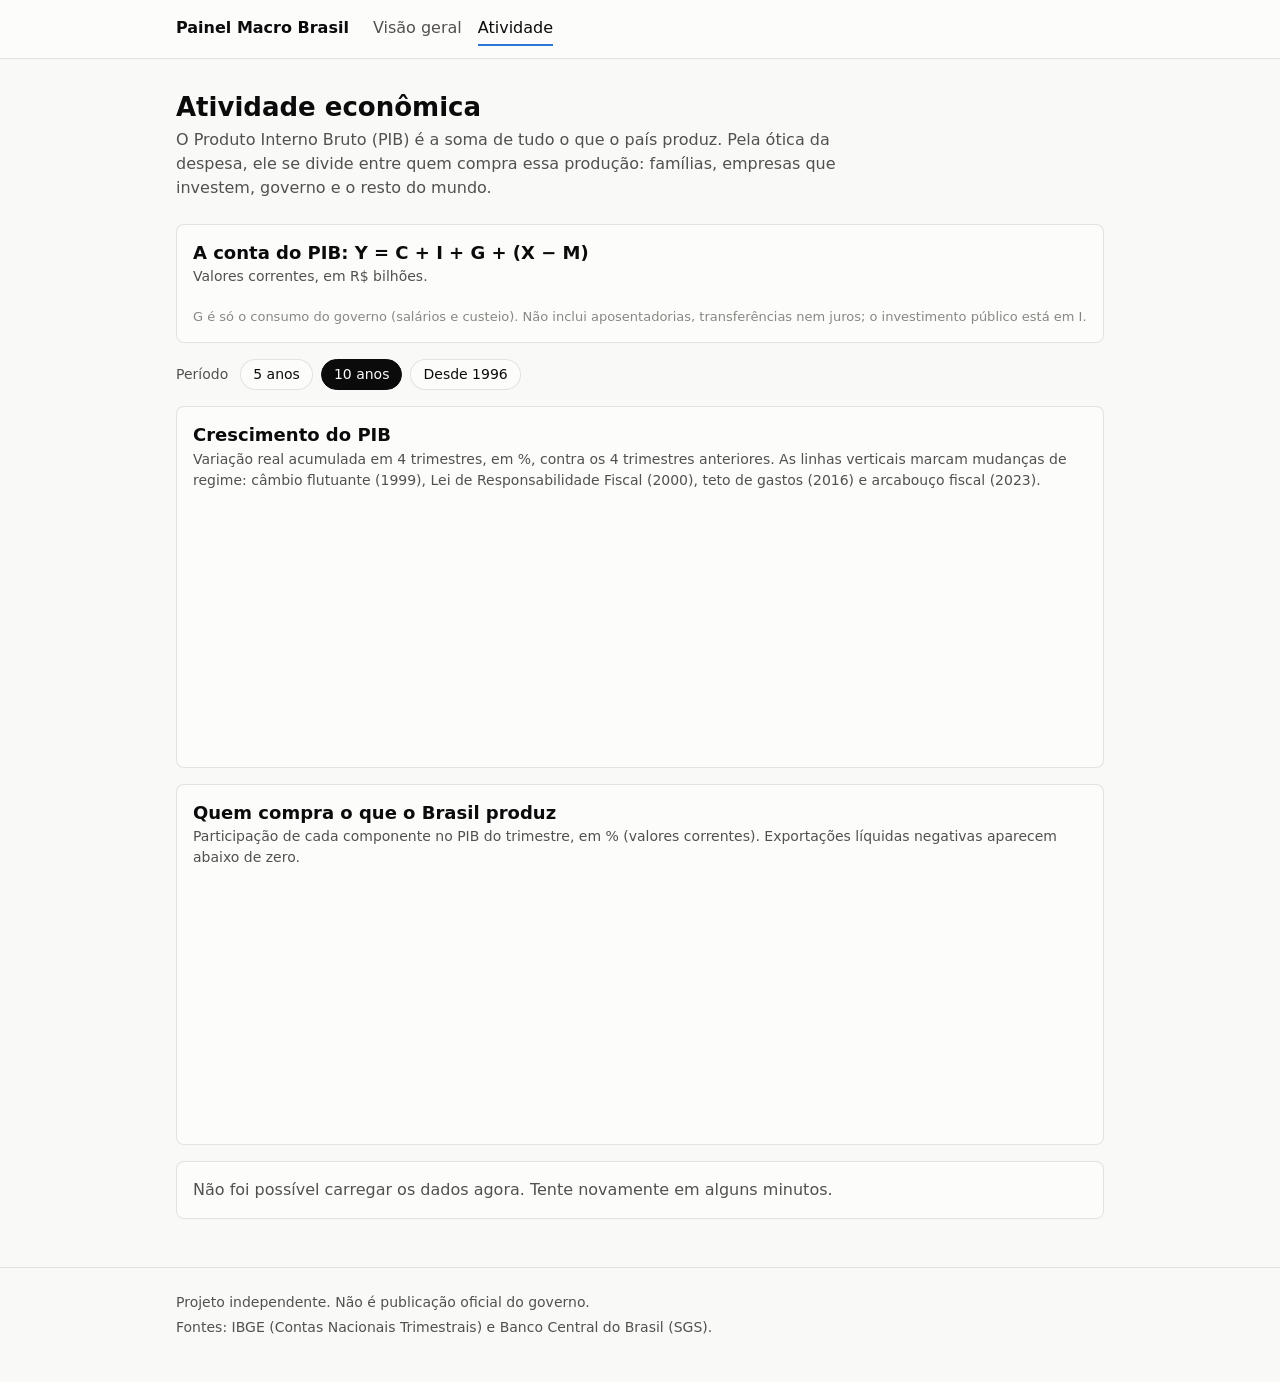
==== site/atividade.html @ 9bcc881c "feat: add static site with SVG charts and activity page" ====
<!doctype html>
<html lang="pt-BR">
<head>
  <meta charset="utf-8">
  <meta name="viewport" content="width=device-width, initial-scale=1">
  <title>Atividade · Painel Macro Brasil</title>
  <meta name="description" content="PIB do Brasil e sua decomposição pela ótica da despesa: consumo das famílias, investimento, governo e exportações líquidas.">
  <link rel="stylesheet" href="css/style.css">
</head>
<body>
  <header class="site-header">
    <div class="wrap">
      <a class="site-name" href="index.html">Painel Macro Brasil</a>
      <nav aria-label="Seções">
        <a href="index.html">Visão geral</a>
        <a href="atividade.html" aria-current="page">Atividade</a>
      </nav>
    </div>
  </header>

  <main class="wrap">
    <h1>Atividade econômica</h1>
    <p class="lead">O Produto Interno Bruto (PIB) é a soma de tudo o que o país produz. Pela ótica da despesa, ele se divide entre quem compra essa produção: famílias, empresas que investem, governo e o resto do mundo.</p>

    <section class="card">
      <h2>A conta do PIB: Y = C + I + G + (X − M)</h2>
      <p class="subtitle" id="identity-subtitle">Valores correntes, em R$ bilhões.</p>
      <div class="identity" id="identity"></div>
      <p class="source">G é só o consumo do governo (salários e custeio). Não inclui aposentadorias, transferências nem juros; o investimento público está em I.</p>
    </section>

    <fieldset class="filters" id="period">
      <legend>Período</legend>
      <label><input type="radio" name="period" value="5"><span>5 anos</span></label>
      <label><input type="radio" name="period" value="10" checked><span>10 anos</span></label>
      <label><input type="radio" name="period" value="0"><span>Desde 1996</span></label>
    </fieldset>

    <section class="card">
      <h2>Crescimento do PIB</h2>
      <p class="subtitle">Variação real acumulada em 4 trimestres, em %, contra os 4 trimestres anteriores. As linhas verticais marcam mudanças de regime: câmbio flutuante (1999), Lei de Responsabilidade Fiscal (2000), teto de gastos (2016) e arcabouço fiscal (2023).</p>
      <div class="chart" id="chart-growth"></div>
      <p class="source" id="source-growth"></p>
    </section>

    <section class="card">
      <h2>Quem compra o que o Brasil produz</h2>
      <p class="subtitle">Participação de cada componente no PIB do trimestre, em % (valores correntes). Exportações líquidas negativas aparecem abaixo de zero.</p>
      <div class="chart" id="chart-shares"></div>
      <p class="source" id="source-shares"></p>
    </section>
  </main>

  <footer class="site-footer">
    <div class="wrap">
      <p>Projeto independente. Não é publicação oficial do governo.</p>
      <p>Fontes: IBGE (Contas Nacionais Trimestrais) e Banco Central do Brasil (SGS). <span id="collected"></span></p>
    </div>
  </footer>
  <script type="module" src="js/pages/atividade.js"></script>
</body>
</html>
---- site/css/style.css ----
:root {
  color-scheme: light;
  --page: #f9f9f7;
  --surface: #fcfcfb;
  --text-1: #0b0b0b;
  --text-2: #52514e;
  --muted: #898781;
  --grid: #e1e0d9;
  --axis: #c3c2b7;
  --border: rgba(11, 11, 11, 0.1);
  --series-1: #2a78d6;
  --series-2: #eb6834;
  --series-3: #1baf7a;
  --series-4: #eda100;
}
@media (prefers-color-scheme: dark) {
  :root {
    color-scheme: dark;
    --page: #0d0d0d;
    --surface: #1a1a19;
    --text-1: #f0efec;
    --text-2: #c3c2b7;
    --muted: #898781;
    --grid: #2c2c2a;
    --axis: #383835;
    --border: rgba(255, 255, 255, 0.1);
    --series-1: #3987e5;
    --series-2: #d95926;
    --series-3: #199e70;
    --series-4: #c98500;
  }
}

* { box-sizing: border-box; }
body {
  margin: 0;
  background: var(--page);
  color: var(--text-1);
  font: 16px/1.5 system-ui, -apple-system, "Segoe UI", sans-serif;
}
a { color: inherit; }
.wrap { max-width: 960px; margin: 0 auto; padding: 0 16px; }

/* ----- cabeçalho e rodapé ----- */
.site-header { border-bottom: 1px solid var(--border); background: var(--surface); }
.site-header .wrap { display: flex; flex-wrap: wrap; align-items: baseline; gap: 4px 24px; padding-top: 12px; padding-bottom: 12px; }
.site-name { font-weight: 600; text-decoration: none; }
.site-header nav { display: flex; flex-wrap: wrap; gap: 4px 16px; }
.site-header nav a { color: var(--text-2); text-decoration: none; padding: 4px 0; border-bottom: 2px solid transparent; }
.site-header nav a:hover { color: var(--text-1); }
.site-header nav a[aria-current="page"] { color: var(--text-1); border-bottom-color: var(--series-1); }
.site-footer { margin-top: 48px; padding: 24px 0 40px; border-top: 1px solid var(--border); color: var(--text-2); font-size: 14px; }
.site-footer p { margin: 0 0 4px; }

/* ----- conteúdo ----- */
main.wrap { padding-top: 32px; }
h1 { font-size: 26px; line-height: 1.25; margin: 0 0 4px; }
.lead { color: var(--text-2); margin: 0 0 24px; max-width: 68ch; }
.card { background: var(--surface); border: 1px solid var(--border); border-radius: 8px; padding: 16px; margin-bottom: 16px; }
.card h2 { font-size: 18px; line-height: 1.3; margin: 0; }
.card .subtitle { color: var(--text-2); font-size: 14px; margin: 2px 0 12px; }
.card .source { color: var(--muted); font-size: 13px; margin: 8px 0 0; }
.error { color: var(--text-2); }

/* ----- seletor de período ----- */
.filters { border: 0; padding: 0; margin: 0 0 16px; display: flex; flex-wrap: wrap; align-items: center; gap: 8px; }
.filters legend { float: left; padding: 0; margin-right: 4px; color: var(--text-2); font-size: 14px; }
.filters label { cursor: pointer; }
.filters input { position: absolute; opacity: 0; }
.filters span { display: inline-block; padding: 4px 12px; border: 1px solid var(--border); border-radius: 999px; font-size: 14px; background: var(--surface); }
.filters input:checked + span { background: var(--text-1); color: var(--surface); border-color: var(--text-1); }
.filters input:focus-visible + span { outline: 2px solid var(--series-1); outline-offset: 2px; }

/* ----- identidade contábil ----- */
.identity { display: flex; flex-wrap: wrap; align-items: flex-start; gap: 8px 10px; }
.identity .term { text-align: center; }
.identity .value { font-size: 20px; font-weight: 600; white-space: nowrap; }
.identity .symbol { display: block; color: var(--text-2); font-size: 13px; }
.identity .op { font-size: 20px; color: var(--muted); }

/* ----- números de destaque ----- */
.tiles { display: grid; grid-template-columns: repeat(auto-fit, minmax(200px, 1fr)); gap: 16px; margin-bottom: 16px; }
.tile { margin: 0; }
.tile .label { color: var(--text-2); font-size: 14px; }
.tile .value { font-size: 28px; font-weight: 600; line-height: 1.2; }
.tile .period { color: var(--muted); font-size: 13px; }

/* ----- gráficos ----- */
.chart { min-height: 240px; }
.chart-empty { color: var(--text-2); }
.plot { position: relative; }
.plot svg { display: block; touch-action: pan-y; outline: none; }
.plot svg:focus-visible { outline: 2px solid var(--series-1); outline-offset: 2px; border-radius: 4px; }
.plot .grid { stroke: var(--grid); stroke-width: 1; }
.plot .baseline { stroke: var(--axis); stroke-width: 1; }
.plot .tick { fill: var(--muted); font-size: 12px; font-variant-numeric: tabular-nums; }
.plot .line { fill: none; stroke-width: 2; stroke-linejoin: round; stroke-linecap: round; }
.plot .ring { stroke: var(--surface); stroke-width: 2; }
.plot .end-label { fill: var(--text-1); font-size: 13px; font-weight: 600; }
.plot .event { stroke: var(--axis); stroke-width: 1; }
.plot .event-label { fill: var(--text-2); font-size: 11px; }
.plot .crosshair { stroke: var(--muted); stroke-width: 1; }
.plot .wash { fill: var(--text-1); opacity: 0.07; }

.legend { list-style: none; display: flex; flex-wrap: wrap; gap: 4px 16px; padding: 0; margin: 0 0 8px; color: var(--text-2); font-size: 14px; }
.legend li, .tooltip-row { display: flex; align-items: center; gap: 6px; }
.key { display: inline-block; flex: none; width: 14px; height: 2px; border-radius: 1px; }
.key-box { width: 10px; height: 10px; border-radius: 2px; }

.tooltip { position: absolute; pointer-events: none; z-index: 1; min-width: 150px; max-width: 260px; padding: 8px 10px; background: var(--surface); border: 1px solid var(--border); border-radius: 6px; box-shadow: 0 2px 8px rgba(0, 0, 0, 0.12); font-size: 13px; }
.tooltip-title { color: var(--text-2); margin-bottom: 4px; }
.tooltip-row strong { font-variant-numeric: tabular-nums; }
.tooltip-row span:last-child { color: var(--text-2); }

.table-view { margin-top: 8px; font-size: 14px; }
.table-view summary { cursor: pointer; color: var(--text-2); }
.table-scroll { max-height: 320px; overflow: auto; margin-top: 8px; }
.table-view table { border-collapse: collapse; width: 100%; font-variant-numeric: tabular-nums; }
.table-view th, .table-view td { padding: 4px 10px; border-bottom: 1px solid var(--grid); text-align: right; white-space: nowrap; }
.table-view th:first-child { text-align: left; font-weight: 400; color: var(--text-2); }
.table-view thead th { position: sticky; top: 0; background: var(--surface); color: var(--text-2); font-weight: 600; white-space: normal; }
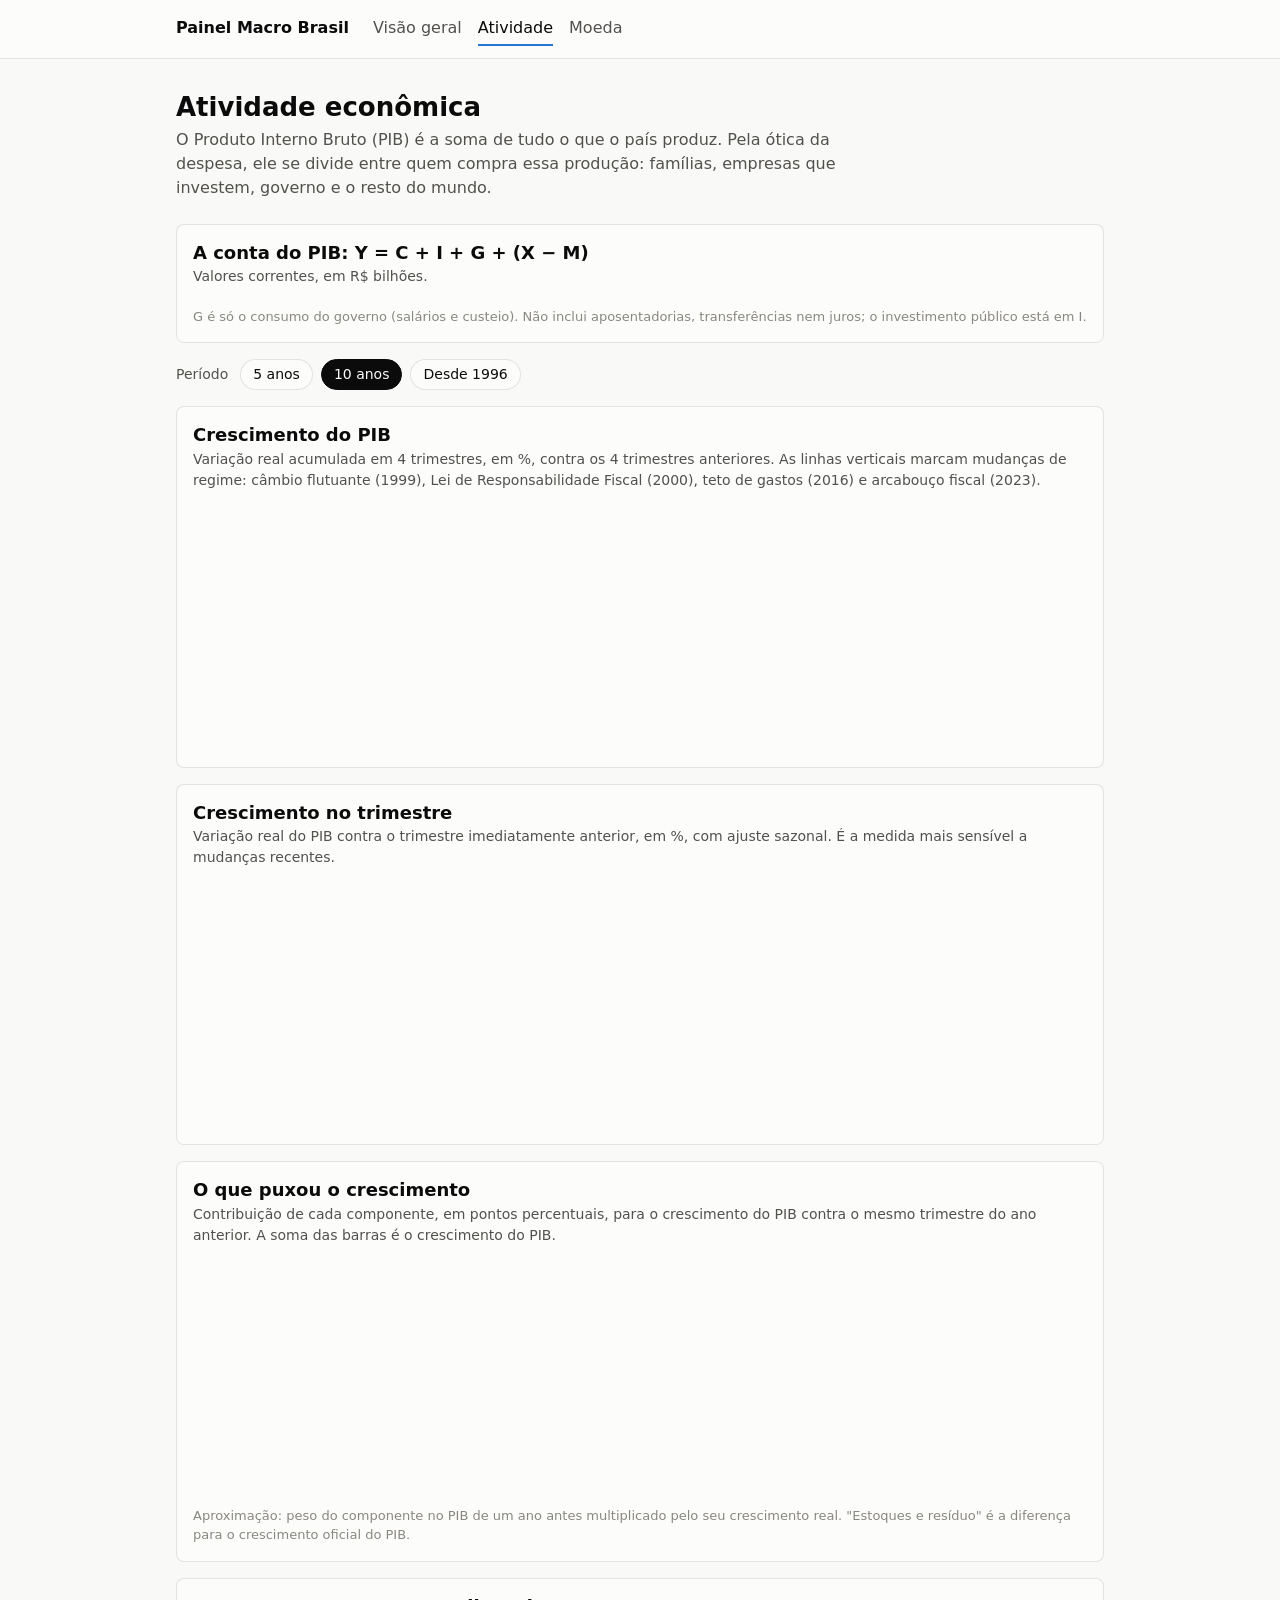
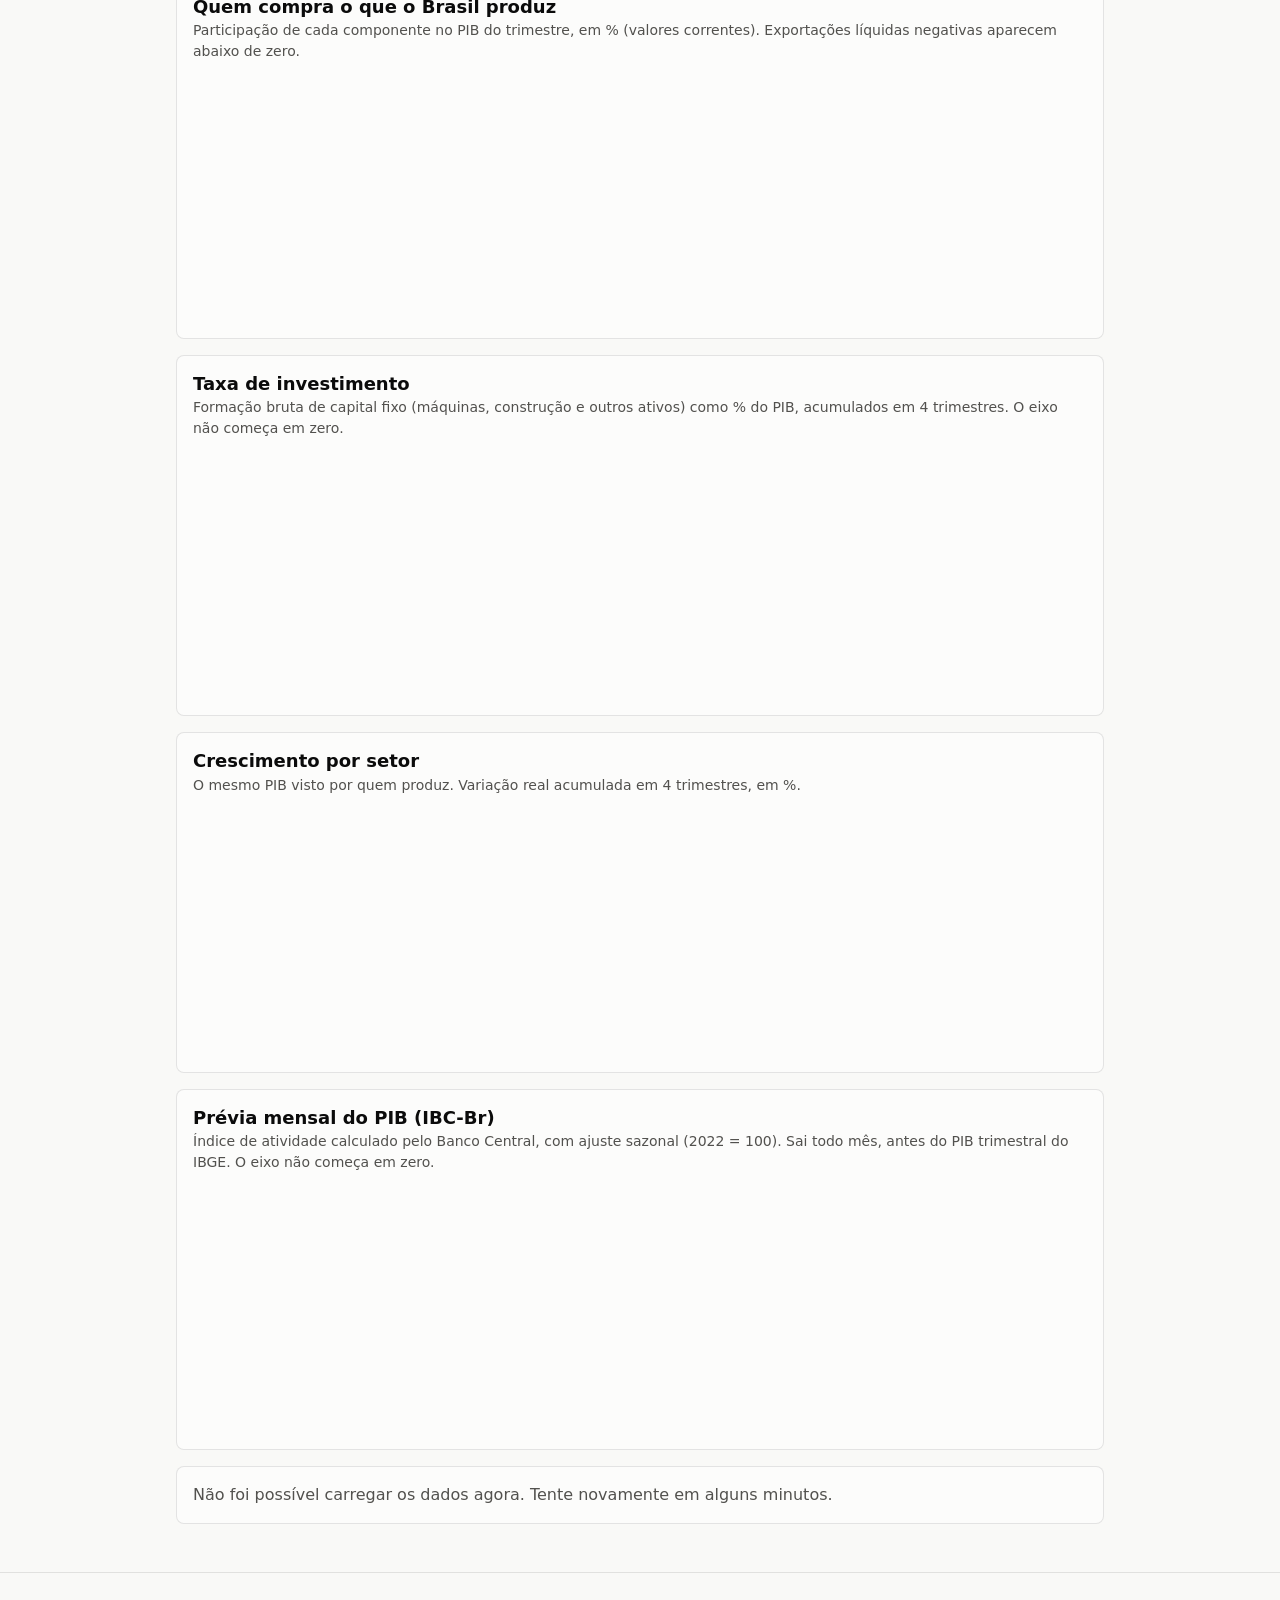
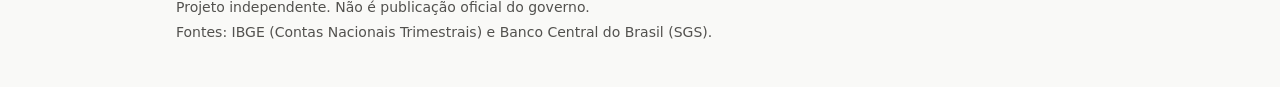
==== commit 5421617f: "feat: add money page and complete activity page" ====
--- a/site/atividade.html
+++ b/site/atividade.html
@@ -14,6 +14,7 @@
       <nav aria-label="Seções">
         <a href="index.html">Visão geral</a>
         <a href="atividade.html" aria-current="page">Atividade</a>
+        <a href="moeda.html">Moeda</a>
       </nav>
     </div>
   </header>
@@ -44,10 +45,46 @@
     </section>
 
     <section class="card">
+      <h2>Crescimento no trimestre</h2>
+      <p class="subtitle">Variação real do PIB contra o trimestre imediatamente anterior, em %, com ajuste sazonal. É a medida mais sensível a mudanças recentes.</p>
+      <div class="chart" id="chart-quarterly"></div>
+      <p class="source" id="source-quarterly"></p>
+    </section>
+
+    <section class="card">
+      <h2>O que puxou o crescimento</h2>
+      <p class="subtitle">Contribuição de cada componente, em pontos percentuais, para o crescimento do PIB contra o mesmo trimestre do ano anterior. A soma das barras é o crescimento do PIB.</p>
+      <div class="chart" id="chart-contributions"></div>
+      <p class="source" id="source-contributions"></p>
+      <p class="source">Aproximação: peso do componente no PIB de um ano antes multiplicado pelo seu crescimento real. "Estoques e resíduo" é a diferença para o crescimento oficial do PIB.</p>
+    </section>
+
+    <section class="card">
       <h2>Quem compra o que o Brasil produz</h2>
       <p class="subtitle">Participação de cada componente no PIB do trimestre, em % (valores correntes). Exportações líquidas negativas aparecem abaixo de zero.</p>
       <div class="chart" id="chart-shares"></div>
       <p class="source" id="source-shares"></p>
+    </section>
+
+    <section class="card">
+      <h2>Taxa de investimento</h2>
+      <p class="subtitle">Formação bruta de capital fixo (máquinas, construção e outros ativos) como % do PIB, acumulados em 4 trimestres. O eixo não começa em zero.</p>
+      <div class="chart" id="chart-investment"></div>
+      <p class="source" id="source-investment"></p>
+    </section>
+
+    <section class="card">
+      <h2>Crescimento por setor</h2>
+      <p class="subtitle">O mesmo PIB visto por quem produz. Variação real acumulada em 4 trimestres, em %.</p>
+      <div class="chart" id="chart-sectors"></div>
+      <p class="source" id="source-sectors"></p>
+    </section>
+
+    <section class="card">
+      <h2>Prévia mensal do PIB (IBC-Br)</h2>
+      <p class="subtitle">Índice de atividade calculado pelo Banco Central, com ajuste sazonal (2022 = 100). Sai todo mês, antes do PIB trimestral do IBGE. O eixo não começa em zero.</p>
+      <div class="chart" id="chart-ibc"></div>
+      <p class="source" id="source-ibc"></p>
     </section>
   </main>
 
--- a/site/css/style.css
+++ b/site/css/style.css
@@ -12,6 +12,7 @@
   --series-2: #eb6834;
   --series-3: #1baf7a;
   --series-4: #eda100;
+  --neutral: #898781;
 }
 @media (prefers-color-scheme: dark) {
   :root {
@@ -60,6 +61,10 @@
 .card h2 { font-size: 18px; line-height: 1.3; margin: 0; }
 .card .subtitle { color: var(--text-2); font-size: 14px; margin: 2px 0 12px; }
 .card .source { color: var(--muted); font-size: 13px; margin: 8px 0 0; }
+.card .identity + h3 { margin-top: 20px; }
+.card h3 { font-size: 15px; margin: 0 0 8px; color: var(--text-2); font-weight: 600; }
+.glossary { margin: 0; padding-left: 20px; color: var(--text-2); font-size: 14px; }
+.glossary strong { color: var(--text-1); }
 .error { color: var(--text-2); }
 
 /* ----- seletor de período ----- */
@@ -111,6 +116,7 @@
 .tooltip-title { color: var(--text-2); margin-bottom: 4px; }
 .tooltip-row strong { font-variant-numeric: tabular-nums; }
 .tooltip-row span:last-child { color: var(--text-2); }
+.tooltip-total { margin-top: 4px; padding-top: 4px; border-top: 1px solid var(--grid); }
 
 .table-view { margin-top: 8px; font-size: 14px; }
 .table-view summary { cursor: pointer; color: var(--text-2); }
@@ -119,3 +125,4 @@
 .table-view th, .table-view td { padding: 4px 10px; border-bottom: 1px solid var(--grid); text-align: right; white-space: nowrap; }
 .table-view th:first-child { text-align: left; font-weight: 400; color: var(--text-2); }
 .table-view thead th { position: sticky; top: 0; background: var(--surface); color: var(--text-2); font-weight: 600; white-space: normal; }
+.card h2 + .glossary { margin-top: 8px; }
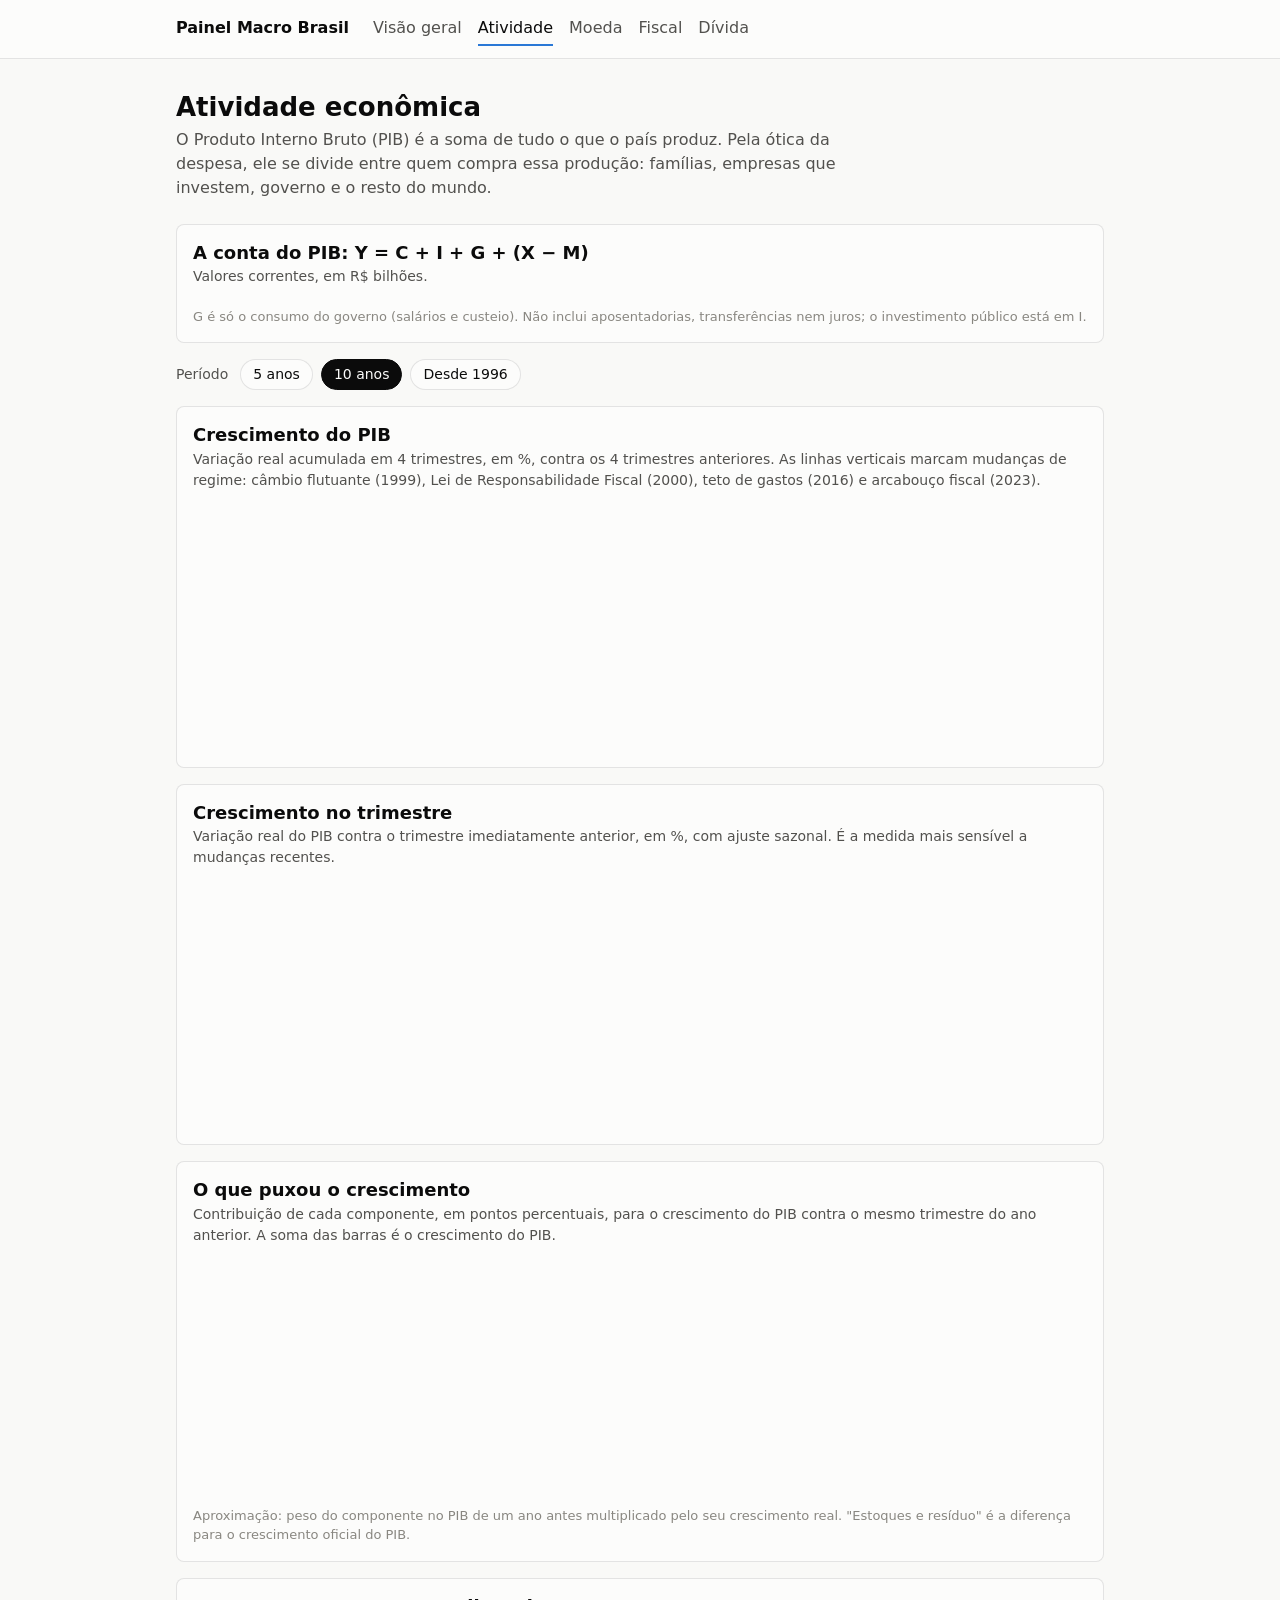
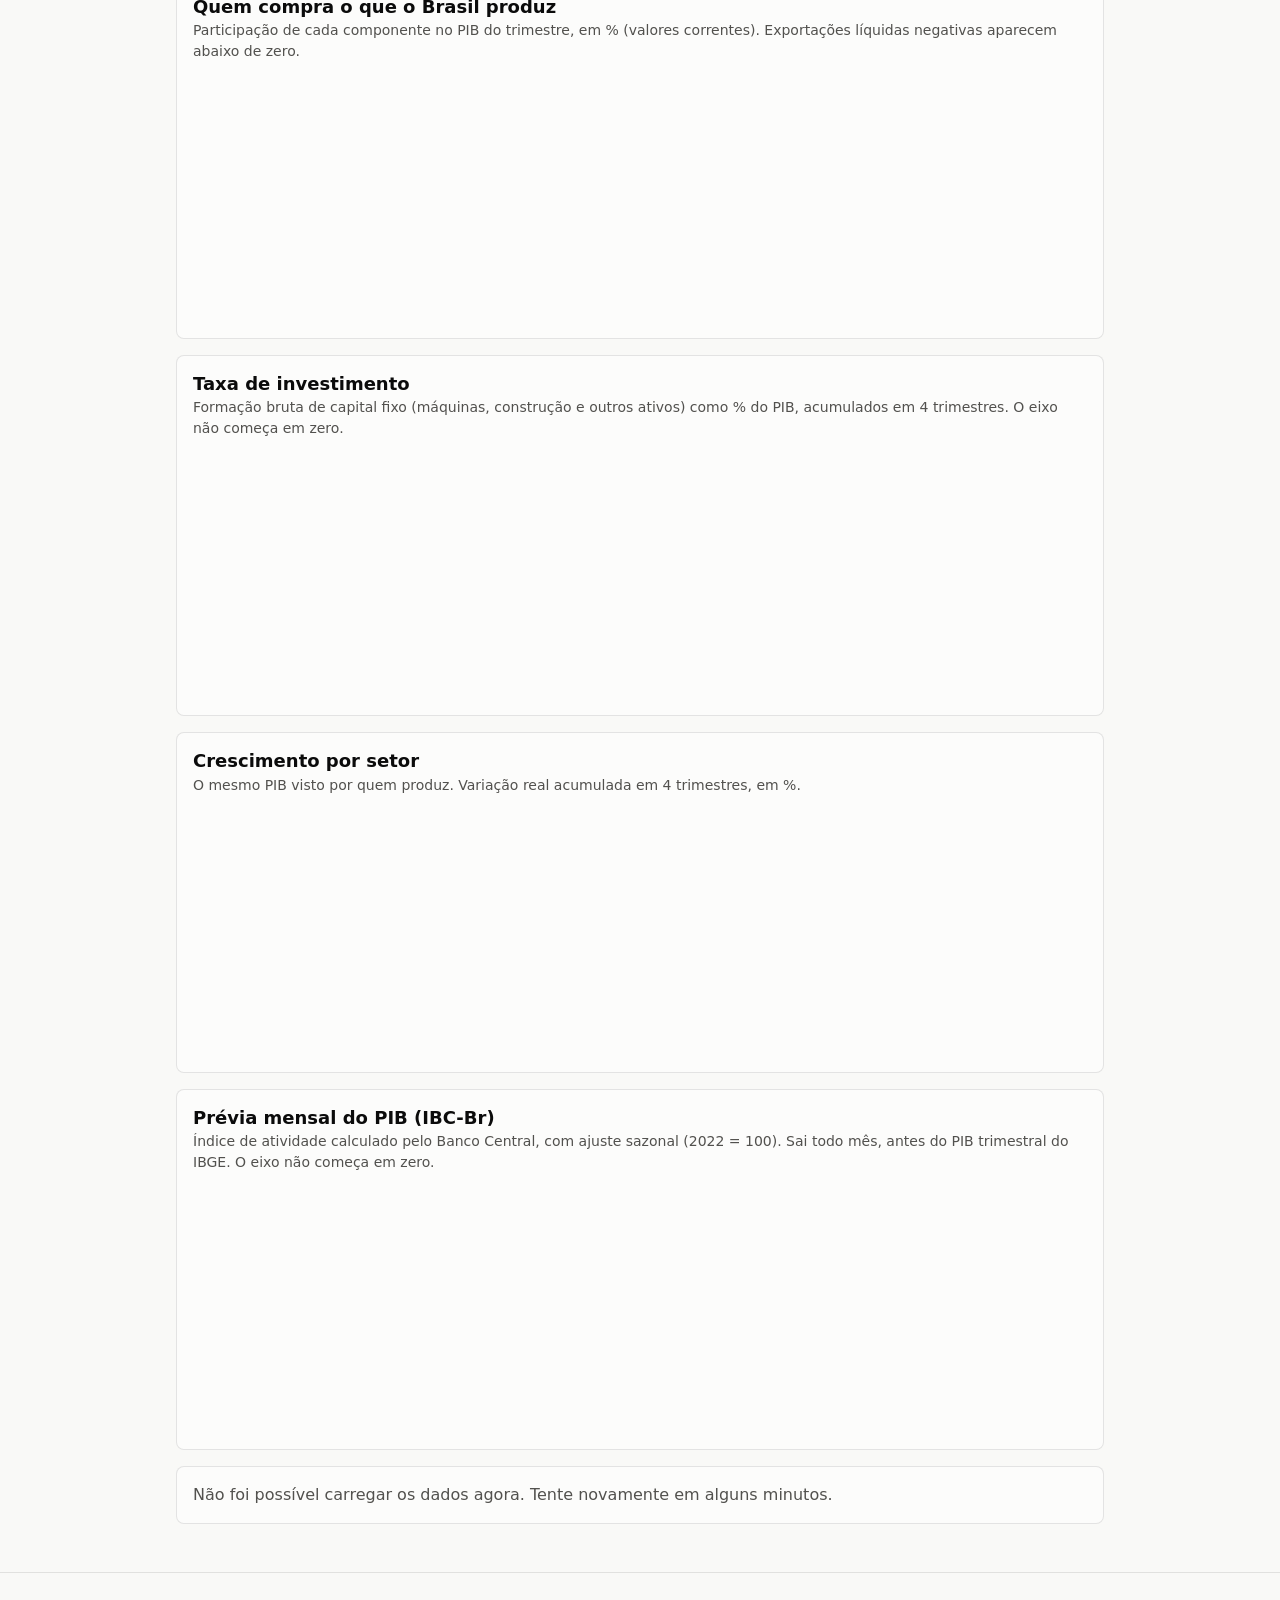
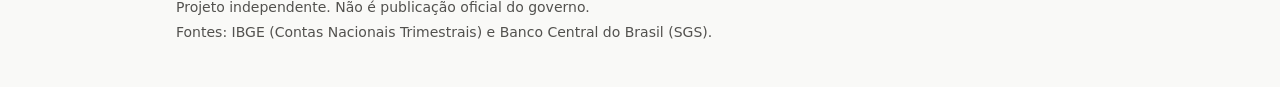
==== commit dd4b9c6a: "feat: add fiscal and debt pages" ====
--- a/site/atividade.html
+++ b/site/atividade.html
@@ -15,6 +15,8 @@
         <a href="index.html">Visão geral</a>
         <a href="atividade.html" aria-current="page">Atividade</a>
         <a href="moeda.html">Moeda</a>
+        <a href="fiscal.html">Fiscal</a>
+        <a href="divida.html">Dívida</a>
       </nav>
     </div>
   </header>
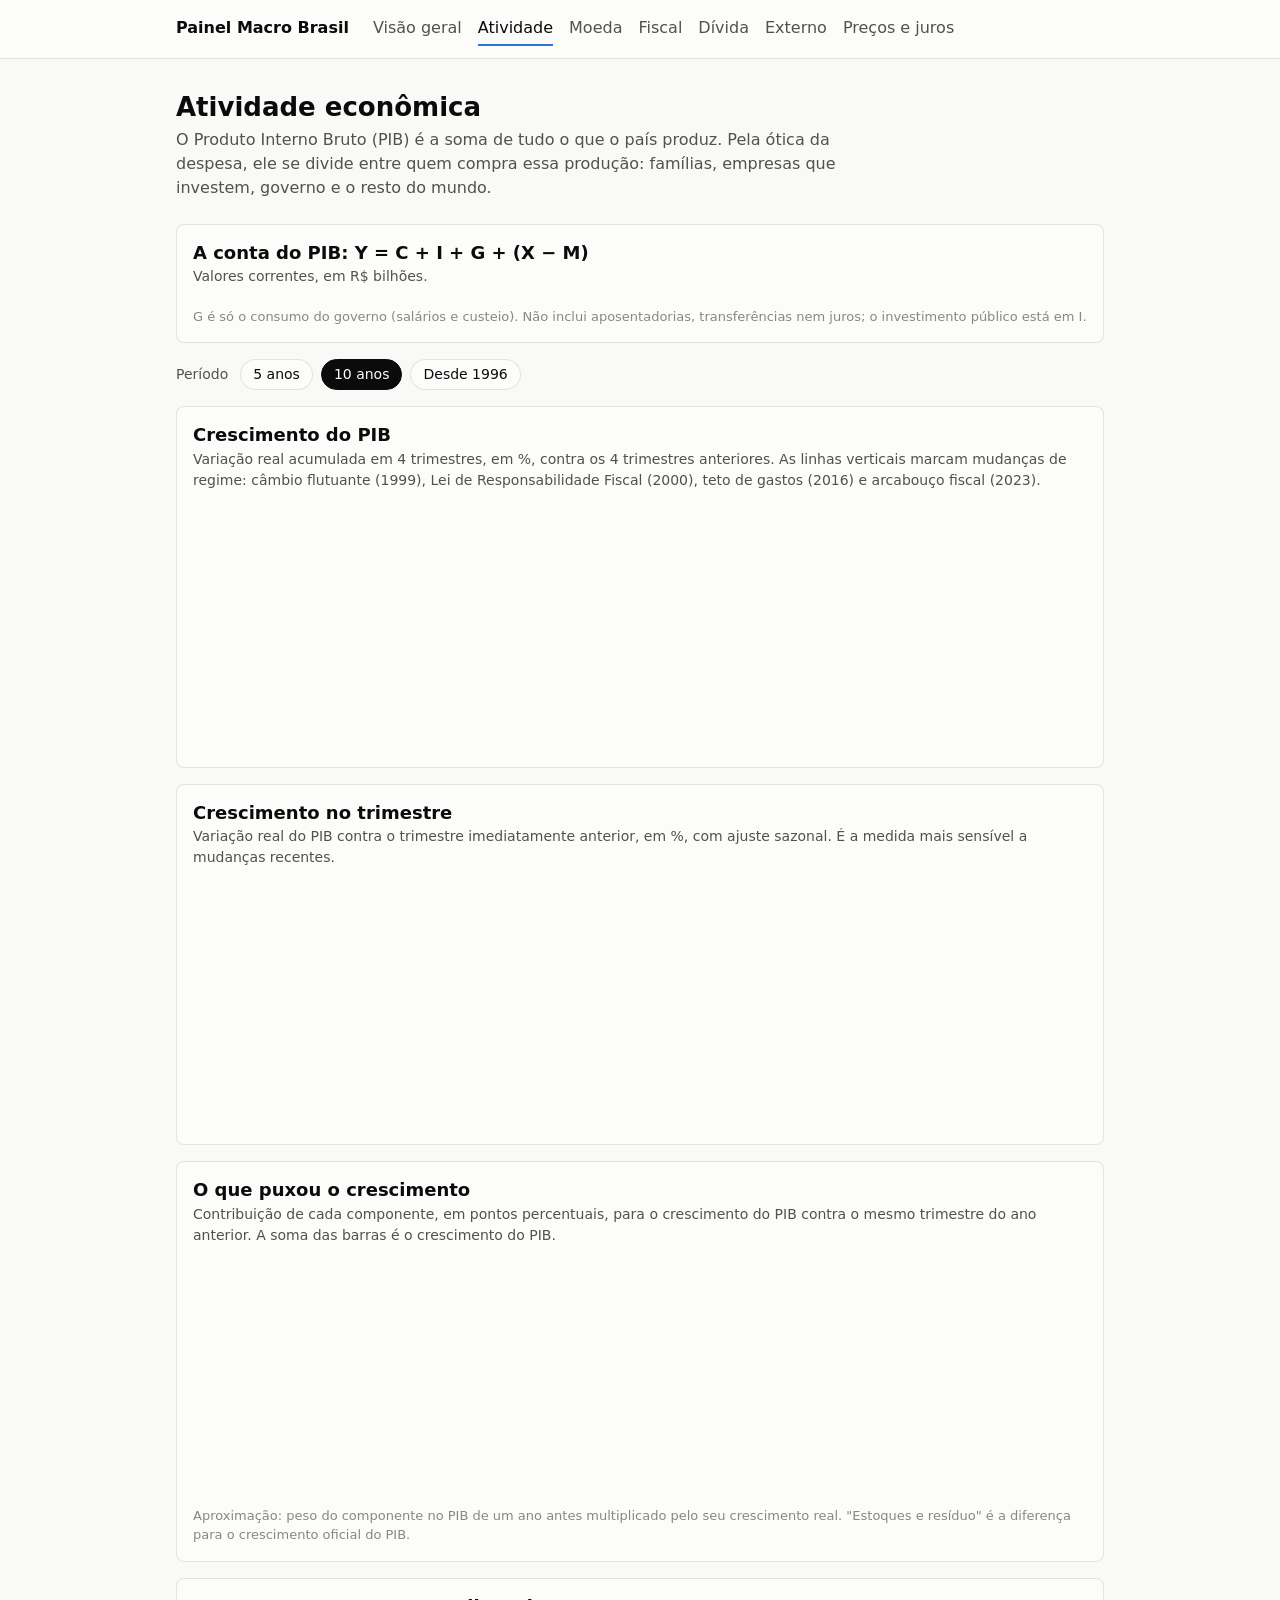
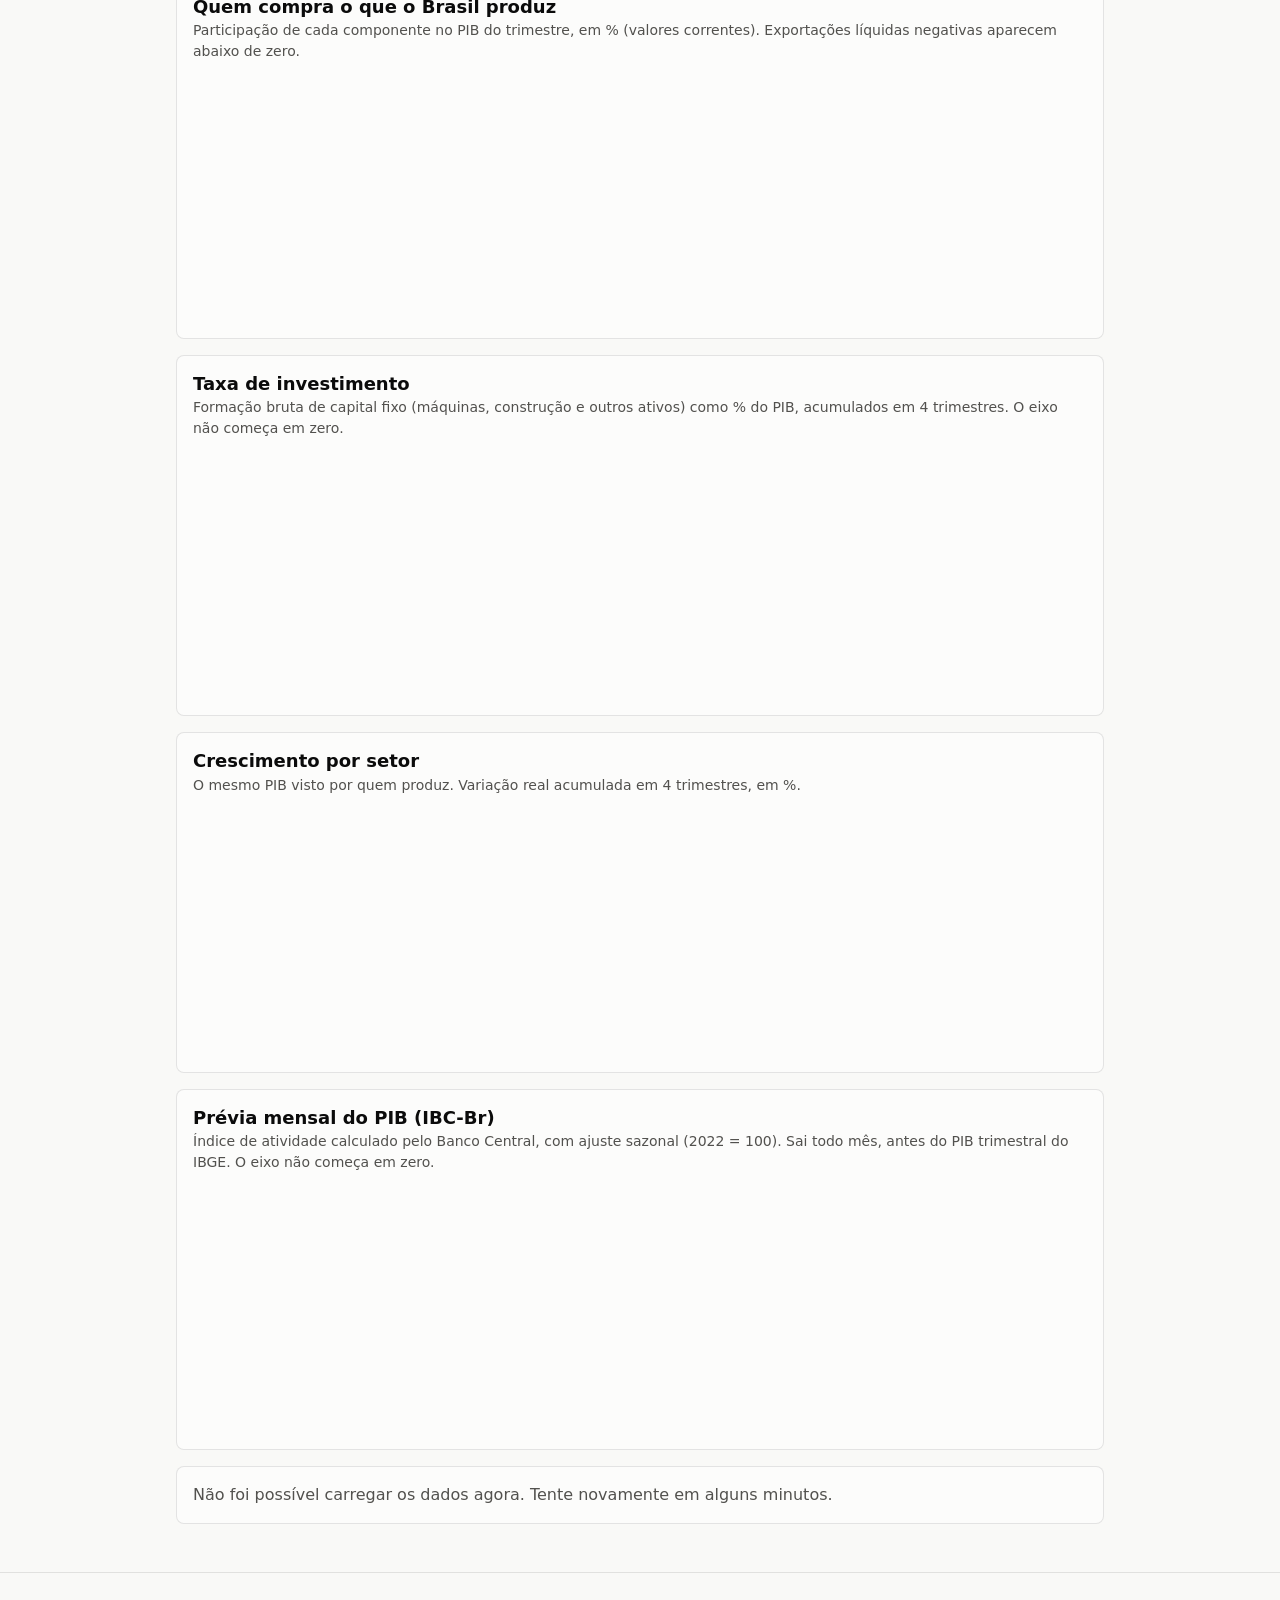
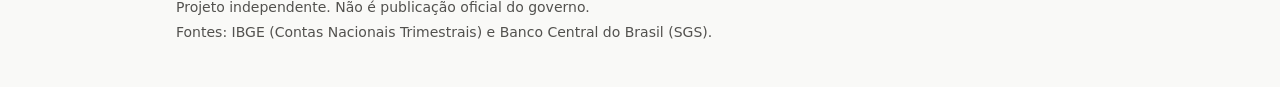
==== commit 935f8ced: "feat: add external and prices pages and complete overview" ====
--- a/site/atividade.html
+++ b/site/atividade.html
@@ -17,6 +17,8 @@
         <a href="moeda.html">Moeda</a>
         <a href="fiscal.html">Fiscal</a>
         <a href="divida.html">Dívida</a>
+        <a href="externo.html">Externo</a>
+        <a href="precos.html">Preços e juros</a>
       </nav>
     </div>
   </header>
--- a/site/css/style.css
+++ b/site/css/style.css
@@ -126,3 +126,5 @@
 .table-view th:first-child { text-align: left; font-weight: 400; color: var(--text-2); }
 .table-view thead th { position: sticky; top: 0; background: var(--surface); color: var(--text-2); font-weight: 600; white-space: normal; }
 .card h2 + .glossary { margin-top: 8px; }
+.table-view tbody th:first-child { white-space: normal; }
+.tile .value { white-space: nowrap; }
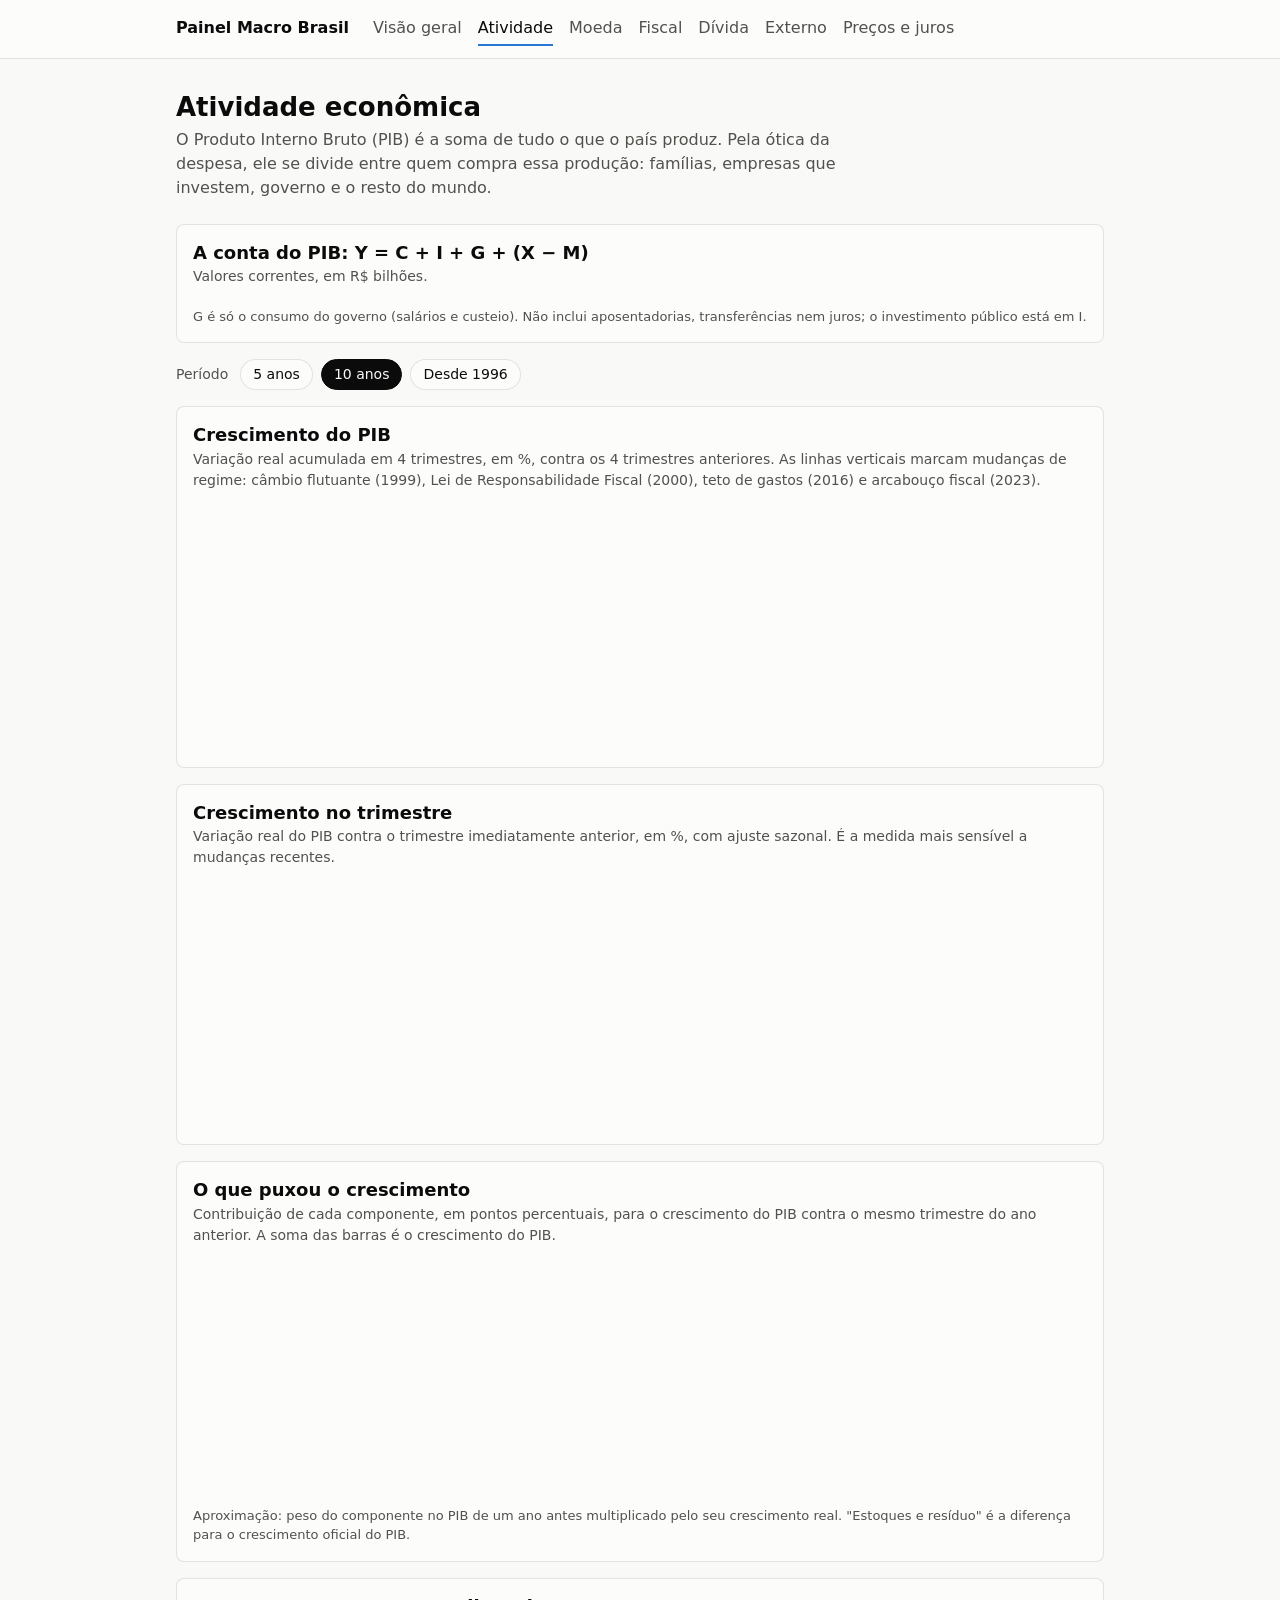
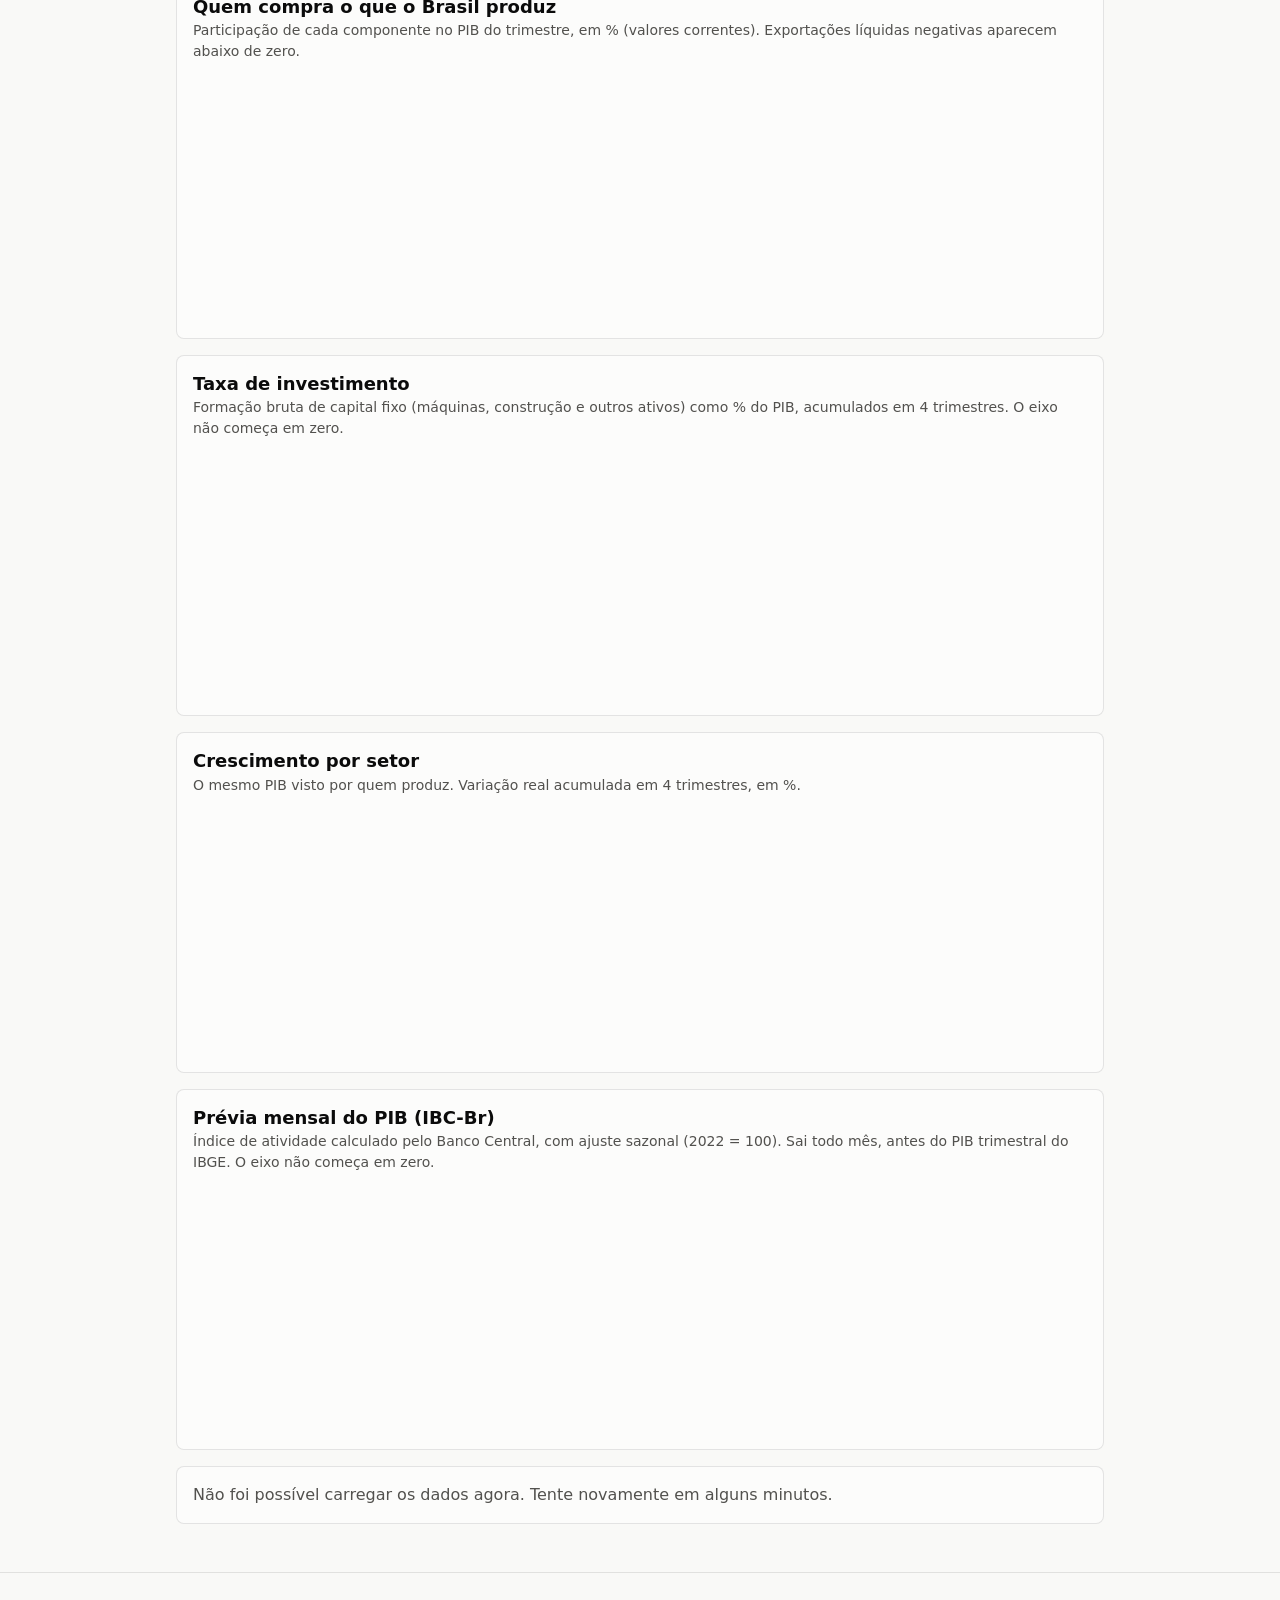
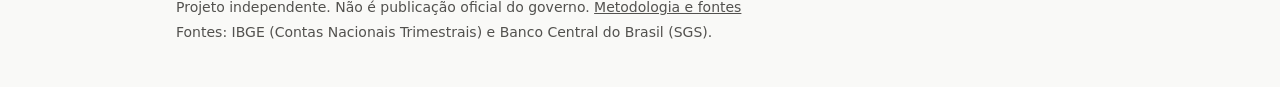
==== commit 63ee4764: "feat: add methodology page and accessibility fixes" ====
--- a/site/atividade.html
+++ b/site/atividade.html
@@ -5,9 +5,11 @@
   <meta name="viewport" content="width=device-width, initial-scale=1">
   <title>Atividade · Painel Macro Brasil</title>
   <meta name="description" content="PIB do Brasil e sua decomposição pela ótica da despesa: consumo das famílias, investimento, governo e exportações líquidas.">
+  <link rel="icon" href="data:image/svg+xml,%3Csvg xmlns='http://www.w3.org/2000/svg' viewBox='0 0 16 16'%3E%3Crect width='16' height='16' rx='3' fill='%232a78d6'/%3E%3Cpath d='M3 12V8h2v4zm4 0V4h2v8zm4 0V6h2v6z' fill='%23fff'/%3E%3C/svg%3E">
   <link rel="stylesheet" href="css/style.css">
 </head>
 <body>
+  <a class="skip" href="#conteudo">Pular para o conteúdo</a>
   <header class="site-header">
     <div class="wrap">
       <a class="site-name" href="index.html">Painel Macro Brasil</a>
@@ -23,7 +25,7 @@
     </div>
   </header>
 
-  <main class="wrap">
+  <main class="wrap" id="conteudo">
     <h1>Atividade econômica</h1>
     <p class="lead">O Produto Interno Bruto (PIB) é a soma de tudo o que o país produz. Pela ótica da despesa, ele se divide entre quem compra essa produção: famílias, empresas que investem, governo e o resto do mundo.</p>
 
@@ -94,7 +96,7 @@
 
   <footer class="site-footer">
     <div class="wrap">
-      <p>Projeto independente. Não é publicação oficial do governo.</p>
+      <p>Projeto independente. Não é publicação oficial do governo. <a href="metodologia.html">Metodologia e fontes</a></p>
       <p>Fontes: IBGE (Contas Nacionais Trimestrais) e Banco Central do Brasil (SGS). <span id="collected"></span></p>
     </div>
   </footer>
--- a/site/css/style.css
+++ b/site/css/style.css
@@ -41,6 +41,8 @@
 }
 a { color: inherit; }
 .wrap { max-width: 960px; margin: 0 auto; padding: 0 16px; }
+.skip { position: absolute; left: -9999px; }
+.skip:focus { left: 16px; top: 8px; z-index: 2; padding: 6px 12px; background: var(--surface); border: 1px solid var(--border); border-radius: 6px; }
 
 /* ----- cabeçalho e rodapé ----- */
 .site-header { border-bottom: 1px solid var(--border); background: var(--surface); }
@@ -60,7 +62,7 @@
 .card { background: var(--surface); border: 1px solid var(--border); border-radius: 8px; padding: 16px; margin-bottom: 16px; }
 .card h2 { font-size: 18px; line-height: 1.3; margin: 0; }
 .card .subtitle { color: var(--text-2); font-size: 14px; margin: 2px 0 12px; }
-.card .source { color: var(--muted); font-size: 13px; margin: 8px 0 0; }
+.card .source { color: var(--text-2); font-size: 13px; margin: 8px 0 0; }
 .card .identity + h3 { margin-top: 20px; }
 .card h3 { font-size: 15px; margin: 0 0 8px; color: var(--text-2); font-weight: 600; }
 .glossary { margin: 0; padding-left: 20px; color: var(--text-2); font-size: 14px; }
@@ -88,7 +90,7 @@
 .tile { margin: 0; }
 .tile .label { color: var(--text-2); font-size: 14px; }
 .tile .value { font-size: 28px; font-weight: 600; line-height: 1.2; }
-.tile .period { color: var(--muted); font-size: 13px; }
+.tile .period { color: var(--text-2); font-size: 13px; }
 
 /* ----- gráficos ----- */
 .chart { min-height: 240px; }
@@ -128,3 +130,18 @@
 .card h2 + .glossary { margin-top: 8px; }
 .table-view tbody th:first-child { white-space: normal; }
 .tile .value { white-space: nowrap; }
+
+/* ----- simulador ----- */
+.sim-controls { display: grid; grid-template-columns: minmax(0, 16rem) minmax(0, 1fr); gap: 8px 16px; align-items: center; margin-bottom: 12px; }
+.sim-controls label { font-size: 14px; color: var(--text-2); }
+.sim-controls output { display: block; color: var(--text-1); font-size: 18px; font-weight: 600; font-variant-numeric: tabular-nums; }
+.sim-controls input { width: 100%; accent-color: var(--series-1); }
+.sim-result { margin: 12px 0; max-width: 68ch; }
+button { font: inherit; font-size: 14px; padding: 4px 12px; border: 1px solid var(--border); border-radius: 999px; background: var(--surface); color: var(--text-1); cursor: pointer; }
+button:hover { border-color: var(--muted); }
+button:focus-visible { outline: 2px solid var(--series-1); outline-offset: 2px; }
+@media (max-width: 480px) { .sim-controls { grid-template-columns: 1fr; gap: 2px; } .sim-controls input { margin-bottom: 10px; } }
+.card > p:not(.subtitle):not(.source) { max-width: 72ch; }
+.table-scroll.tall { max-height: 480px; }
+.table-view td { white-space: normal; }
+.table-view td:last-child { white-space: nowrap; }
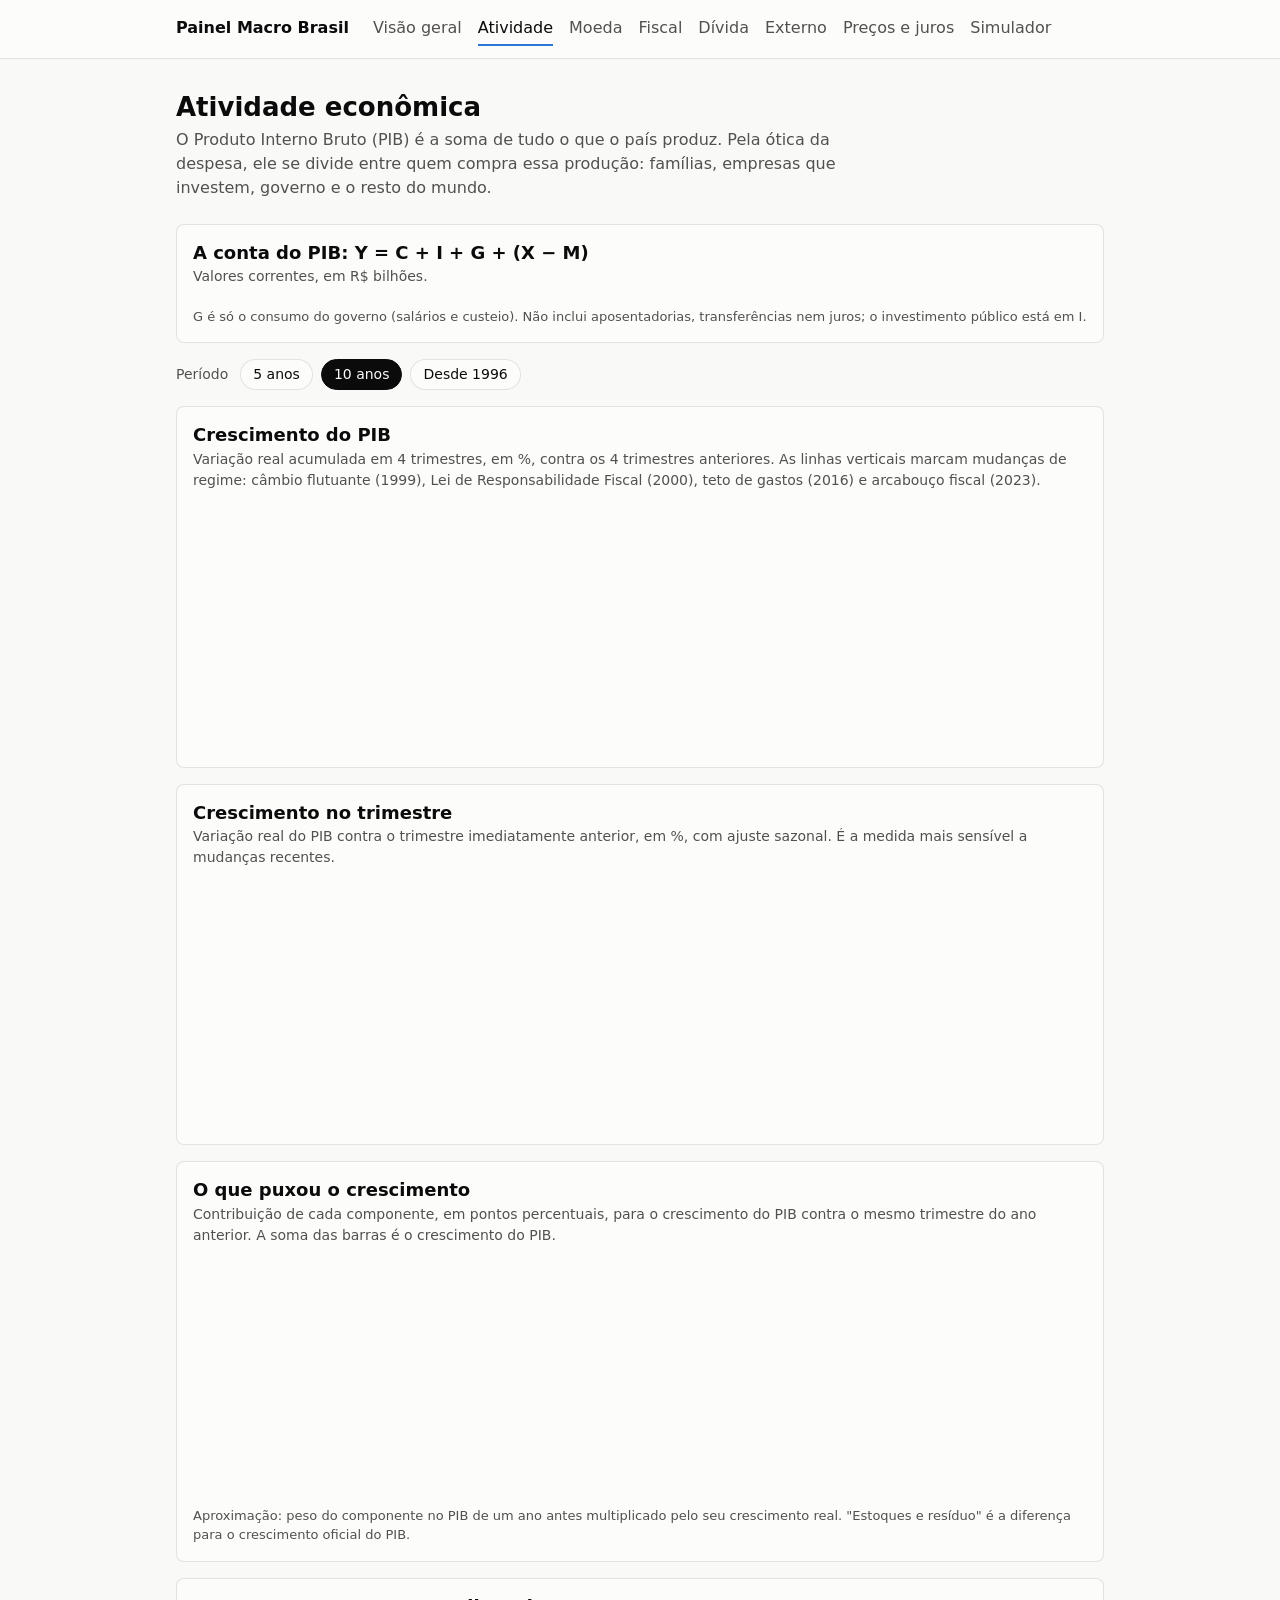
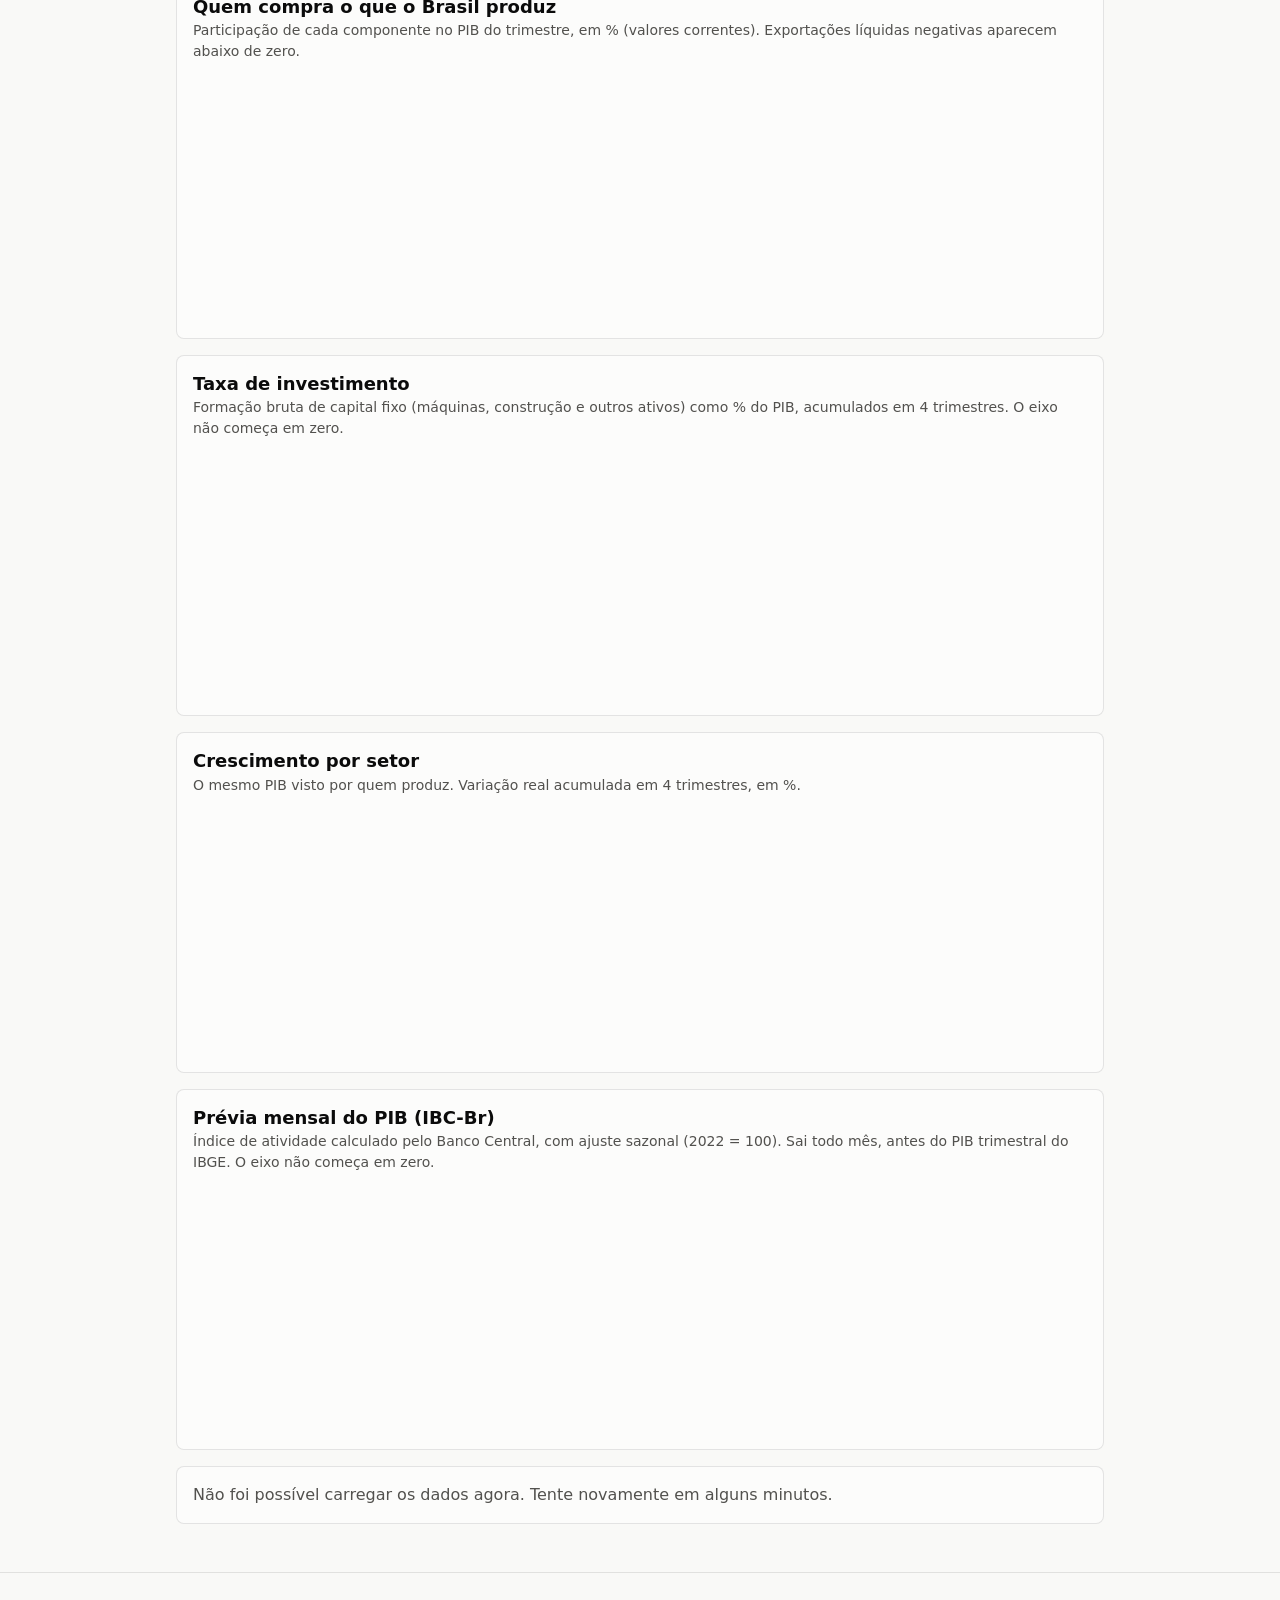
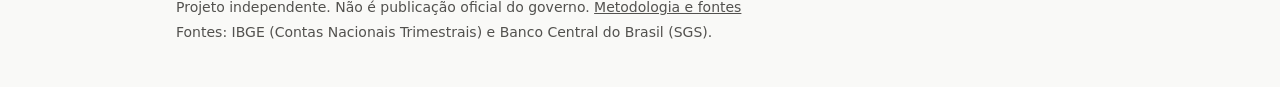
==== commit 7f1746ad: "feat: add economy simulator tab with connected tanks" ====
--- a/site/atividade.html
+++ b/site/atividade.html
@@ -21,6 +21,7 @@
         <a href="divida.html">Dívida</a>
         <a href="externo.html">Externo</a>
         <a href="precos.html">Preços e juros</a>
+        <a href="simulador.html">Simulador</a>
       </nav>
     </div>
   </header>
--- a/site/css/style.css
+++ b/site/css/style.css
@@ -145,3 +145,36 @@
 .table-scroll.tall { max-height: 480px; }
 .table-view td { white-space: normal; }
 .table-view td:last-child { white-space: nowrap; }
+
+/* ----- simulador da economia ----- */
+.presets { display: flex; flex-wrap: wrap; gap: 8px; margin: 0 0 16px; }
+.sim-time { display: flex; flex-wrap: wrap; align-items: center; gap: 8px 16px; margin-bottom: 4px; }
+.sim-time label { font-size: 14px; color: var(--text-2); }
+.sim-time output { color: var(--text-1); font-weight: 600; }
+.sim-time input { flex: 1 1 180px; accent-color: var(--series-1); }
+.machine { overflow-x: auto; }
+.machine:focus-visible { outline: 2px solid var(--series-1); outline-offset: 2px; border-radius: 4px; }
+.machine svg { display: block; width: 100%; min-width: 600px; max-width: 780px; height: auto; margin: 0 auto; }
+.machine text { font-size: 10.5px; fill: var(--text-1); paint-order: stroke; stroke: var(--surface); stroke-width: 3px; stroke-linejoin: round; }
+.machine .tank-back { fill: var(--surface); }
+.machine .tank { fill: none; stroke: var(--text-2); stroke-width: 1.5; stroke-linejoin: round; }
+.machine .tank-mark { stroke: var(--text-2); stroke-width: 1; stroke-dasharray: 4 3; }
+.machine .water { fill: var(--series-1); fill-opacity: 0.5; }
+.machine .debt-water { fill: var(--series-2); fill-opacity: 0.6; }
+.machine .water, .machine .debt-water { transition: y 0.6s ease, height 0.6s ease; }
+.machine .tank-title { text-anchor: middle; font-weight: 700; letter-spacing: 0.02em; }
+.machine .tank-value { text-anchor: middle; font-size: 11.5px; font-weight: 600; }
+.machine .tank-delta { text-anchor: middle; fill: var(--text-2); }
+.machine .pipe { fill: none; stroke: var(--series-1); stroke-opacity: 0.45; stroke-linejoin: round; transition: stroke-width 0.6s ease; }
+.machine .pipe-flow { fill: none; stroke: var(--surface); stroke-opacity: 0.9; stroke-dasharray: 3 13; stroke-linecap: round; stroke-linejoin: round; }
+.machine .pipe-label { fill: var(--text-2); }
+.machine .pipe-value { font-weight: 600; }
+.machine .valve { fill: var(--surface); stroke: var(--text-1); stroke-width: 1.5; stroke-linejoin: round; }
+.machine .debt-link { fill: none; stroke: var(--series-2); stroke-width: 1.5; stroke-dasharray: 3 3; }
+.machine .pump { fill: var(--surface); stroke: var(--text-1); stroke-width: 1.5; }
+.machine .pump-arrow { fill: var(--text-1); }
+@media (prefers-reduced-motion: no-preference) {
+  .machine .pipe-flow { animation: flow 0.9s linear infinite; }
+}
+@keyframes flow { from { stroke-dashoffset: 16; } to { stroke-dashoffset: 0; } }
+.chart-grid { display: grid; grid-template-columns: repeat(auto-fit, minmax(min(100%, 360px), 1fr)); gap: 0 16px; }
